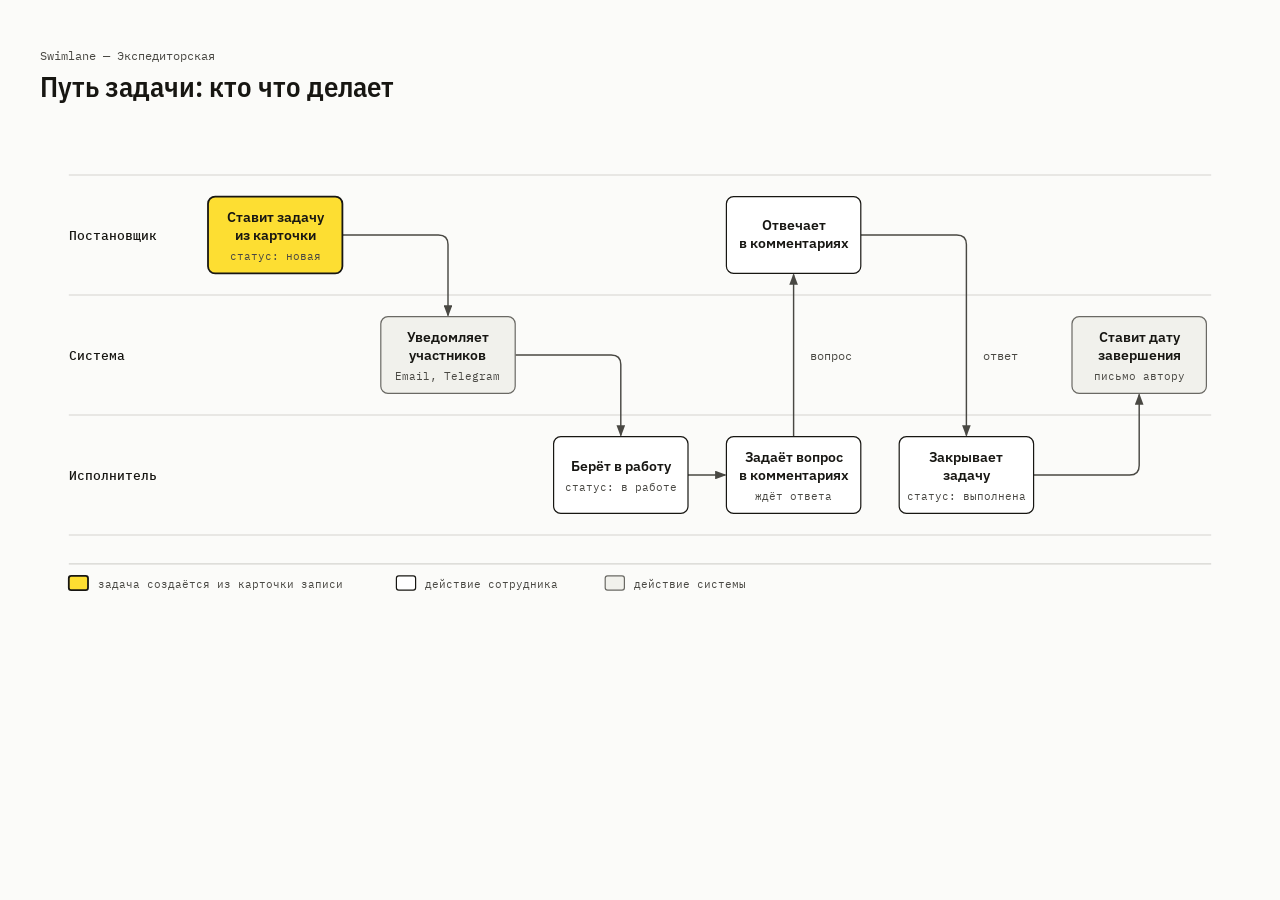
==== diagrams/dg-tasks.html @ ec0d9c64 "Лендинг «Экспедиторская» Статический сайт: HTML, CSS и JS без сборки, публикуется из public/ на GitH" ====
<!DOCTYPE html>
<html lang="ru">
<head>
  <meta charset="UTF-8">
  <meta name="viewport" content="width=device-width, initial-scale=1.0">
  <title>Путь задачи: кто что делает</title>
  <link href="https://fonts.googleapis.com/css2?family=IBM+Plex+Sans:wdth,wght@75..100,400..700&family=IBM+Plex+Mono:wght@400;500&display=swap" rel="stylesheet">
  <style>
    *, *::before, *::after { box-sizing: border-box; margin: 0; padding: 0; }
    :root {
      --color-paper: oklch(98.8% 0.003 100);
      --color-paper-2: oklch(95.6% 0.006 100);
      --color-sheet: oklch(100% 0 0);
      --color-ink: oklch(20% 0.008 100);
      --color-ink-2: oklch(40% 0.008 100);
      --color-ink-3: oklch(52% 0.008 100);
      --color-rule: oklch(87% 0.006 100);
      --color-accent: oklch(90% 0.175 98);
      --font-body: "IBM Plex Sans", "Helvetica Neue", Arial, sans-serif;
      --font-mono: "IBM Plex Mono", ui-monospace, monospace;
    }
    body { font-family: var(--font-body); background: var(--color-paper); color: var(--color-ink); padding: 3rem 2rem; }
    .frame { max-width: 1200px; margin: 0 auto; }
    .eyebrow { font-family: var(--font-mono); font-size: 0.75rem; color: var(--color-ink-2); margin-bottom: 0.5rem; }
    h1 { font-size: 1.75rem; font-weight: 600; font-stretch: 80%; line-height: 1.15; margin-bottom: 1.5rem; }

    .dg { display: block; width: 100%; height: auto; }
    .dg text { font-family: var(--font-body); fill: var(--color-ink); }
    .dg-mask { fill: var(--dg-ground, var(--color-paper)); }
    .dg-node { stroke-width: 1; }
    .dg-node--step { fill: var(--color-sheet); stroke: var(--color-ink); }
    .dg-node--focal { fill: var(--color-accent); stroke: var(--color-ink); stroke-width: 1.5; }
    .dg-node--system { fill: var(--color-paper-2); stroke: var(--color-ink-3); }
    .dg-name { font-size: 12px; font-weight: 600; }
    .dg-layer { font-size: 15px; font-weight: 600; }
    .dg .dg-sub, .dg .dg-label, .dg .dg-lane { font-family: var(--font-mono); fill: var(--color-ink-2); }
    .dg-sub { font-size: 9.5px; }
    .dg-label { font-size: 10px; }
    .dg .dg-lane { font-size: 11px; font-weight: 500; fill: var(--color-ink); }
    .dg-rule { stroke: var(--color-rule); stroke-width: 1; }
    .dg-arrow { fill: none; stroke: var(--color-ink-2); stroke-width: 1.2; }
    .dg-arrow--dashed { stroke-dasharray: 5 4; }
    .dg-head { fill: var(--color-ink-2); }
  </style>
</head>
<body>
  <div class="frame">
    <p class="eyebrow">Swimlane — Экспедиторская</p>
    <h1>Путь задачи: кто что делает</h1>
<svg class="dg" viewBox="0 0 1000 408" xmlns="http://www.w3.org/2000/svg" role="img" aria-labelledby="dg-tasks-title dg-tasks-desc">
<title id="dg-tasks-title">Путь задачи: постановщик, система, исполнитель</title>
<desc id="dg-tasks-desc">Постановщик ставит задачу из карточки, система уведомляет участников, исполнитель берёт её в работу, уточняет детали в комментариях и закрывает; система ставит дату завершения и сообщает постановщику.</desc>
<defs>
<marker id="dg-tasks-arrow" markerWidth="8" markerHeight="6" refX="7" refY="3" orient="auto"><polygon class="dg-head" points="0 0, 8 3, 0 6"/></marker>
</defs>
<line class="dg-rule" x1="24" y1="40" x2="976" y2="40"/>
<text class="dg-lane" x="24" y="94">Постановщик</text>
<line class="dg-rule" x1="24" y1="140" x2="976" y2="140"/>
<text class="dg-lane" x="24" y="194">Система</text>
<line class="dg-rule" x1="24" y1="240" x2="976" y2="240"/>
<text class="dg-lane" x="24" y="294">Исполнитель</text>
<line class="dg-rule" x1="24" y1="340" x2="976" y2="340"/>
<path class="dg-arrow" d="M252,90 H332 Q340,90 340,98 V157" marker-end="url(#dg-tasks-arrow)"/>
<path class="dg-arrow" d="M396,190 H476 Q484,190 484,198 V257" marker-end="url(#dg-tasks-arrow)"/>
<path class="dg-arrow" d="M540,290 H571" marker-end="url(#dg-tasks-arrow)"/>
<path class="dg-arrow" d="M628,258 V123" marker-end="url(#dg-tasks-arrow)"/>
<path class="dg-arrow" d="M684,90 H764 Q772,90 772,98 V257" marker-end="url(#dg-tasks-arrow)"/>
<path class="dg-arrow" d="M828,290 H908 Q916,290 916,282 V223" marker-end="url(#dg-tasks-arrow)"/>
<rect class="dg-mask" x="636" y="183" width="49" height="15" rx="2"/><text class="dg-label" x="642" y="194" text-anchor="start">вопрос</text>
<rect class="dg-mask" x="780" y="183" width="43" height="15" rx="2"/><text class="dg-label" x="786" y="194" text-anchor="start">ответ</text>
<rect class="dg-mask" x="140" y="58" width="112" height="64" rx="6"/>
<rect class="dg-node dg-node--focal" x="140" y="58" width="112" height="64" rx="6"/>
<text class="dg-name" x="196.0" y="79.5" text-anchor="middle">Ставит задачу</text>
<text class="dg-name" x="196.0" y="94.5" text-anchor="middle">из карточки</text>
<text class="dg-sub" x="196.0" y="110.5" text-anchor="middle">статус: новая</text>
<rect class="dg-mask" x="284" y="158" width="112" height="64" rx="6"/>
<rect class="dg-node dg-node--system" x="284" y="158" width="112" height="64" rx="6"/>
<text class="dg-name" x="340.0" y="179.5" text-anchor="middle">Уведомляет</text>
<text class="dg-name" x="340.0" y="194.5" text-anchor="middle">участников</text>
<text class="dg-sub" x="340.0" y="210.5" text-anchor="middle">Email, Telegram</text>
<rect class="dg-mask" x="428" y="258" width="112" height="64" rx="6"/>
<rect class="dg-node dg-node--step" x="428" y="258" width="112" height="64" rx="6"/>
<text class="dg-name" x="484.0" y="287.0" text-anchor="middle">Берёт в работу</text>
<text class="dg-sub" x="484.0" y="303.0" text-anchor="middle">статус: в работе</text>
<rect class="dg-mask" x="572" y="258" width="112" height="64" rx="6"/>
<rect class="dg-node dg-node--step" x="572" y="258" width="112" height="64" rx="6"/>
<text class="dg-name" x="628.0" y="279.5" text-anchor="middle">Задаёт вопрос</text>
<text class="dg-name" x="628.0" y="294.5" text-anchor="middle">в комментариях</text>
<text class="dg-sub" x="628.0" y="310.5" text-anchor="middle">ждёт ответа</text>
<rect class="dg-mask" x="572" y="58" width="112" height="64" rx="6"/>
<rect class="dg-node dg-node--step" x="572" y="58" width="112" height="64" rx="6"/>
<text class="dg-name" x="628.0" y="86.0" text-anchor="middle">Отвечает</text>
<text class="dg-name" x="628.0" y="101.0" text-anchor="middle">в комментариях</text>
<rect class="dg-mask" x="716" y="258" width="112" height="64" rx="6"/>
<rect class="dg-node dg-node--step" x="716" y="258" width="112" height="64" rx="6"/>
<text class="dg-name" x="772.0" y="279.5" text-anchor="middle">Закрывает</text>
<text class="dg-name" x="772.0" y="294.5" text-anchor="middle">задачу</text>
<text class="dg-sub" x="772.0" y="310.5" text-anchor="middle">статус: выполнена</text>
<rect class="dg-mask" x="860" y="158" width="112" height="64" rx="6"/>
<rect class="dg-node dg-node--system" x="860" y="158" width="112" height="64" rx="6"/>
<text class="dg-name" x="916.0" y="179.5" text-anchor="middle">Ставит дату</text>
<text class="dg-name" x="916.0" y="194.5" text-anchor="middle">завершения</text>
<text class="dg-sub" x="916.0" y="210.5" text-anchor="middle">письмо автору</text>
<line class="dg-rule" x1="24" y1="364" x2="976" y2="364"/>
<rect class="dg-node dg-node--focal" x="24" y="374" width="16" height="12" rx="2"/>
<text class="dg-sub" x="48" y="384">задача создаётся из карточки записи</text>
<rect class="dg-node dg-node--step" x="297" y="374" width="16" height="12" rx="2"/>
<text class="dg-sub" x="321" y="384">действие сотрудника</text>
<rect class="dg-node dg-node--system" x="471" y="374" width="16" height="12" rx="2"/>
<text class="dg-sub" x="495" y="384">действие системы</text>
</svg>
  </div>
</body>
</html>
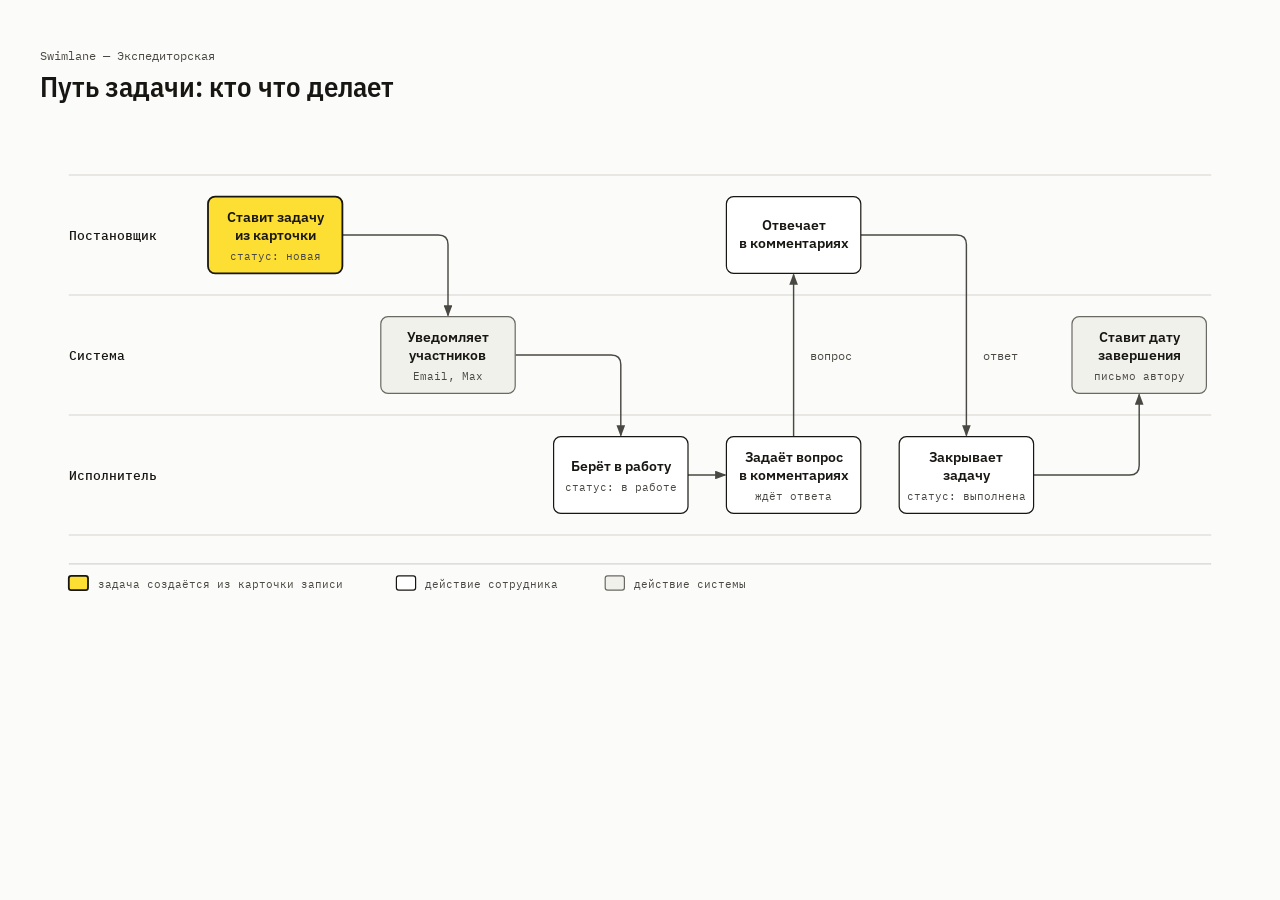
==== commit dad88257: "update" ====
--- a/diagrams/dg-tasks.html
+++ b/diagrams/dg-tasks.html
@@ -77,7 +77,7 @@
 <rect class="dg-node dg-node--system" x="284" y="158" width="112" height="64" rx="6"/>
 <text class="dg-name" x="340.0" y="179.5" text-anchor="middle">Уведомляет</text>
 <text class="dg-name" x="340.0" y="194.5" text-anchor="middle">участников</text>
-<text class="dg-sub" x="340.0" y="210.5" text-anchor="middle">Email, Telegram</text>
+<text class="dg-sub" x="340.0" y="210.5" text-anchor="middle">Email, Max</text>
 <rect class="dg-mask" x="428" y="258" width="112" height="64" rx="6"/>
 <rect class="dg-node dg-node--step" x="428" y="258" width="112" height="64" rx="6"/>
 <text class="dg-name" x="484.0" y="287.0" text-anchor="middle">Берёт в работу</text>
